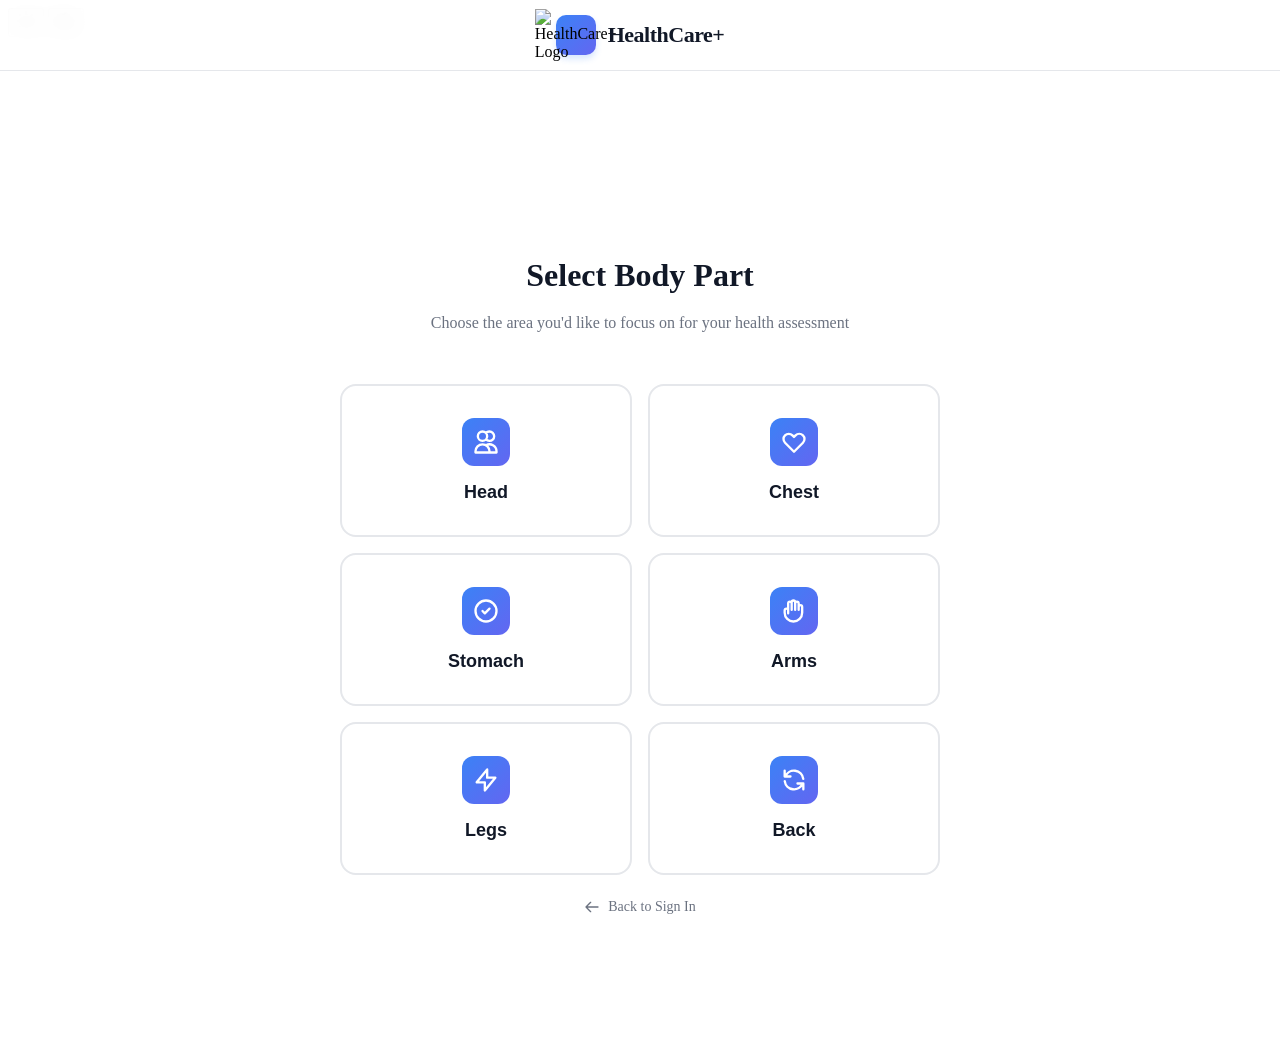
==== landingpage.html @ a1d77b45 "updates" ====
<!DOCTYPE html>
<html lang="en">

<head>
    <meta charset="UTF-8">
    <meta name="viewport" content="width=device-width, initial-scale=1.0">
    <title>HealthCare+ - Select Body Part</title>
    <link rel="stylesheet" href="style.css">
    <style>
        /* Landing Page Specific Styles */
        .top-navbar {
            position: fixed;
            top: 0;
            left: 0;
            right: 0;
            height: 70px;
            background: rgba(255, 255, 255, 0.95);
            backdrop-filter: blur(10px);
            border-bottom: 1px solid #e5e7eb;
            display: flex;
            align-items: center;
            justify-content: center;
            z-index: 100;
            animation: slideDown 0.6s ease;
        }

        body.dark-mode .top-navbar {
            background: rgba(17, 24, 39, 0.95);
            border-bottom-color: #374151;
        }

        .navbar-logo {
            display: flex;
            align-items: center;
            gap: 12px;
        }

        .logo-icon {
            width: 40px;
            height: 40px;
            background: linear-gradient(135deg, #3b82f6 0%, #6366f1 100%);
            border-radius: 10px;
            display: flex;
            align-items: center;
            justify-content: center;
            box-shadow: 0 4px 6px rgba(59, 130, 246, 0.2);
        }

        .logo-icon svg {
            width: 24px;
            height: 24px;
            color: white;
        }

        .app-name {
            font-size: 22px;
            font-weight: 700;
            color: #111827;
            letter-spacing: -0.5px;
        }

        body.dark-mode .app-name {
            color: white;
        }

        .landing-container {
            min-height: 100vh;
            display: flex;
            align-items: center;
            justify-content: center;
            padding: 20px;
            padding-top: 90px;
            opacity: 0;
            animation: fadeIn 0.8s ease forwards;
        }

        @keyframes fadeIn {
            to {
                opacity: 1;
            }
        }

        .landing-content {
            width: 100%;
            max-width: 600px;
            text-align: center;
        }

        .landing-header {
            margin-bottom: 48px;
            animation: slideDown 0.6s ease;
        }

        @keyframes slideDown {
            from {
                opacity: 0;
                transform: translateY(-30px);
            }

            to {
                opacity: 1;
                transform: translateY(0);
            }
        }

        .landing-title {
            font-size: 32px;
            font-weight: 700;
            color: #111827;
            margin-bottom: 12px;
        }

        body.dark-mode .landing-title {
            color: white;
        }

        .landing-subtitle {
            font-size: 16px;
            color: #6b7280;
            line-height: 1.6;
        }

        body.dark-mode .landing-subtitle {
            color: #9ca3af;
        }

        .body-parts-grid {
            display: grid;
            grid-template-columns: repeat(2, 1fr);
            gap: 16px;
            margin-bottom: 24px;
        }

        .body-part-btn {
            background: white;
            border: 2px solid #e5e7eb;
            border-radius: 16px;
            padding: 32px 24px;
            cursor: pointer;
            transition: all 0.3s cubic-bezier(0.4, 0, 0.2, 1);
            text-align: center;
            position: relative;
            overflow: hidden;
            opacity: 0;
            animation: slideUp 0.5s ease forwards;
        }

        .body-part-btn:nth-child(1) {
            animation-delay: 0.1s;
        }

        .body-part-btn:nth-child(2) {
            animation-delay: 0.2s;
        }

        .body-part-btn:nth-child(3) {
            animation-delay: 0.3s;
        }

        .body-part-btn:nth-child(4) {
            animation-delay: 0.4s;
        }

        .body-part-btn:nth-child(5) {
            animation-delay: 0.5s;
        }

        .body-part-btn:nth-child(6) {
            animation-delay: 0.6s;
        }

        @keyframes slideUp {
            from {
                opacity: 0;
                transform: translateY(30px);
            }

            to {
                opacity: 1;
                transform: translateY(0);
            }
        }

        .body-part-btn::before {
            content: '';
            position: absolute;
            top: 0;
            left: 0;
            width: 100%;
            height: 100%;
            background: linear-gradient(135deg, #3b82f6 0%, #6366f1 100%);
            opacity: 0;
            transition: opacity 0.3s ease;
        }

        .body-part-btn:hover::before {
            opacity: 0.05;
        }

        .body-part-btn:hover {
            transform: translateY(-4px);
            border-color: #3b82f6;
            box-shadow: 0 12px 24px rgba(59, 130, 246, 0.15);
        }

        .body-part-btn:active {
            transform: translateY(-2px);
        }

        body.dark-mode .body-part-btn {
            background: #1f2937;
            border-color: #374151;
        }

        body.dark-mode .body-part-btn:hover {
            border-color: #60a5fa;
            box-shadow: 0 12px 24px rgba(96, 165, 250, 0.2);
        }

        .body-part-icon {
            width: 48px;
            height: 48px;
            margin: 0 auto 16px;
            background: linear-gradient(135deg, #3b82f6 0%, #6366f1 100%);
            border-radius: 12px;
            display: flex;
            align-items: center;
            justify-content: center;
            position: relative;
            z-index: 1;
        }

        .body-part-icon svg {
            width: 28px;
            height: 28px;
            color: white;
        }

        .body-part-label {
            font-size: 18px;
            font-weight: 600;
            color: #111827;
            position: relative;
            z-index: 1;
        }

        body.dark-mode .body-part-label {
            color: white;
        }

        .back-link {
            display: inline-flex;
            align-items: center;
            gap: 8px;
            color: #6b7280;
            text-decoration: none;
            font-size: 14px;
            font-weight: 500;
            transition: color 0.3s ease;
            opacity: 0;
            animation: fadeIn 0.8s ease 0.6s forwards;
        }

        .back-link:hover {
            color: #2563eb;
        }

        body.dark-mode .back-link {
            color: #9ca3af;
        }

        body.dark-mode .back-link:hover {
            color: #60a5fa;
        }

        /* Click animation */
        @keyframes ripple {
            0% {
                transform: scale(0);
                opacity: 1;
            }

            100% {
                transform: scale(2);
                opacity: 0;
            }
        }

        .ripple-effect {
            position: absolute;
            border-radius: 50%;
            background: rgba(59, 130, 246, 0.4);
            width: 100px;
            height: 100px;
            animation: ripple 0.6s ease-out;
        }

        @media (max-width: 640px) {
            .landing-title {
                font-size: 28px;
            }

            .body-parts-grid {
                grid-template-columns: 1fr;
            }
        }
    </style>
</head>

<body>
    <!-- Top Navigation Bar -->
    <div class="top-navbar">
        <div class="navbar-logo">
            <div class="logo-icon">
                <img src="images/logo.png" alt="HealthCare+ Logo" class="icon-logo">
            </div>
            <span class="app-name">HealthCare+</span>
        </div>
    </div>

    <!-- Mode Toggle Controls -->
    <div class="controls-top-right">
        <button class="control-btn active" id="lightModeBtn" title="Light mode">
            <svg width="20" height="20" viewBox="0 0 24 24" fill="none" stroke="currentColor" stroke-width="2">
                <circle cx="12" cy="12" r="5"></circle>
                <line x1="12" y1="1" x2="12" y2="3"></line>
                <line x1="12" y1="21" x2="12" y2="23"></line>
                <line x1="4.22" y1="4.22" x2="5.64" y2="5.64"></line>
                <line x1="18.36" y1="18.36" x2="19.78" y2="19.78"></line>
                <line x1="1" y1="12" x2="3" y2="12"></line>
                <line x1="21" y1="12" x2="23" y2="12"></line>
                <line x1="4.22" y1="19.78" x2="5.64" y2="18.36"></line>
                <line x1="18.36" y1="5.64" x2="19.78" y2="4.22"></line>
            </svg>
        </button>
        <button class="control-btn" id="darkModeBtn" title="Dark mode">
            <svg width="20" height="20" viewBox="0 0 24 24" fill="none" stroke="currentColor" stroke-width="2">
                <path d="M21 12.79A9 9 0 1 1 11.21 3 7 7 0 0 0 21 12.79z"></path>
            </svg>
        </button>
    </div>

    <!-- Main Content -->
    <div class="landing-container">
        <div class="landing-content">
            <!-- Header -->
            <div class="landing-header">
                <h1 class="landing-title">Select Body Part</h1>
                <p class="landing-subtitle">Choose the area you'd like to focus on for your health assessment</p>
            </div>

            <!-- Body Parts Grid -->
            <div class="body-parts-grid">
                <!-- Head -->
                <button class="body-part-btn" data-part="head">
                    <div class="body-part-icon">
                        <svg fill="none" stroke="currentColor" viewBox="0 0 24 24">
                            <path stroke-linecap="round" stroke-linejoin="round" stroke-width="2"
                                d="M12 4.354a4 4 0 110 5.292M15 21H3v-1a6 6 0 0112 0v1zm0 0h6v-1a6 6 0 00-9-5.197M13 7a4 4 0 11-8 0 4 4 0 018 0z" />
                        </svg>
                    </div>
                    <div class="body-part-label">Head</div>
                </button>

                <!-- Chest -->
                <button class="body-part-btn" data-part="chest">
                    <div class="body-part-icon">
                        <svg fill="none" stroke="currentColor" viewBox="0 0 24 24">
                            <path stroke-linecap="round" stroke-linejoin="round" stroke-width="2"
                                d="M4.318 6.318a4.5 4.5 0 000 6.364L12 20.364l7.682-7.682a4.5 4.5 0 00-6.364-6.364L12 7.636l-1.318-1.318a4.5 4.5 0 00-6.364 0z" />
                        </svg>
                    </div>
                    <div class="body-part-label">Chest</div>
                </button>

                <!-- Stomach -->
                <button class="body-part-btn" data-part="stomach">
                    <div class="body-part-icon">
                        <svg fill="none" stroke="currentColor" viewBox="0 0 24 24">
                            <path stroke-linecap="round" stroke-linejoin="round" stroke-width="2"
                                d="M9 12l2 2 4-4m6 2a9 9 0 11-18 0 9 9 0 0118 0z" />
                        </svg>
                    </div>
                    <div class="body-part-label">Stomach</div>
                </button>

                <!-- Arms -->
                <button class="body-part-btn" data-part="arms">
                    <div class="body-part-icon">
                        <svg fill="none" stroke="currentColor" viewBox="0 0 24 24">
                            <path stroke-linecap="round" stroke-linejoin="round" stroke-width="2"
                                d="M7 11.5V14m0-2.5v-6a1.5 1.5 0 113 0m-3 6a1.5 1.5 0 00-3 0v2a7.5 7.5 0 0015 0v-5a1.5 1.5 0 00-3 0m-6-3V11m0-5.5v-1a1.5 1.5 0 013 0v1m0 0V11m0-5.5a1.5 1.5 0 013 0v3m0 0V11" />
                        </svg>
                    </div>
                    <div class="body-part-label">Arms</div>
                </button>

                <!-- Legs -->
                <button class="body-part-btn" data-part="legs">
                    <div class="body-part-icon">
                        <svg fill="none" stroke="currentColor" viewBox="0 0 24 24">
                            <path stroke-linecap="round" stroke-linejoin="round" stroke-width="2"
                                d="M13 10V3L4 14h7v7l9-11h-7z" />
                        </svg>
                    </div>
                    <div class="body-part-label">Legs</div>
                </button>

                <!-- Back -->
                <button class="body-part-btn" data-part="back">
                    <div class="body-part-icon">
                        <svg fill="none" stroke="currentColor" viewBox="0 0 24 24">
                            <path stroke-linecap="round" stroke-linejoin="round" stroke-width="2"
                                d="M4 4v5h.582m15.356 2A8.001 8.001 0 004.582 9m0 0H9m11 11v-5h-.581m0 0a8.003 8.003 0 01-15.357-2m15.357 2H15" />
                        </svg>
                    </div>
                    <div class="body-part-label">Back</div>
                </button>
            </div>

            <!-- Back Link -->
            <a href="index.html" class="back-link">
                <svg width="16" height="16" viewBox="0 0 24 24" fill="none" stroke="currentColor" stroke-width="2">
                    <path stroke-linecap="round" stroke-linejoin="round" d="M10 19l-7-7m0 0l7-7m-7 7h18" />
                </svg>
                Back to Sign In
            </a>
        </div>
    </div>

    <script>
        // Dark mode toggle
        const lightModeBtn = document.getElementById('lightModeBtn');
        const darkModeBtn = document.getElementById('darkModeBtn');

        lightModeBtn.addEventListener('click', () => {
            document.body.classList.remove('dark-mode');
            lightModeBtn.classList.add('active');
            darkModeBtn.classList.remove('active');
        });

        darkModeBtn.addEventListener('click', () => {
            document.body.classList.add('dark-mode');
            darkModeBtn.classList.add('active');
            lightModeBtn.classList.remove('active');
        });

        // Body part selection with ripple effect
        const bodyPartBtns = document.querySelectorAll('.body-part-btn');

        // Map body parts to their respective pages
        const bodyPartPages = {
            'head': 'sym1.html',
            'chest': 'sym2.html',
            'stomach': 'sym3.html',
            'arms': 'sym4.html',
            'legs': 'sym5.html',
            'back': 'sym6.html'
        };

        bodyPartBtns.forEach(btn => {
            btn.addEventListener('click', function (e) {
                const bodyPart = this.getAttribute('data-part');

                // Create ripple effect
                const ripple = document.createElement('span');
                ripple.classList.add('ripple-effect');

                const rect = this.getBoundingClientRect();
                const size = Math.max(rect.width, rect.height);
                const x = e.clientX - rect.left - size / 2;
                const y = e.clientY - rect.top - size / 2;

                ripple.style.width = ripple.style.height = size + 'px';
                ripple.style.left = x + 'px';
                ripple.style.top = y + 'px';

                this.appendChild(ripple);

                // Store selected body part
                localStorage.setItem('selectedBodyPart', bodyPart);

                // Get the target page for this body part
                const targetPage = bodyPartPages[bodyPart];

                // Animate out and redirect
                setTimeout(() => {
                    document.querySelector('.landing-container').style.opacity = '0';
                    document.querySelector('.landing-container').style.transform = 'scale(0.95)';
                }, 100);

                setTimeout(() => {
                    window.location.href = targetPage;
                }, 400);
            });
        });

        // Check if user is coming from authentication
        window.addEventListener('load', () => {
            // You can add user info display here if needed
            const userEmail = localStorage.getItem('userEmail');
            if (userEmail) {
                console.log('Welcome back:', userEmail);
            }
        });
    </script>
</body>

</html>
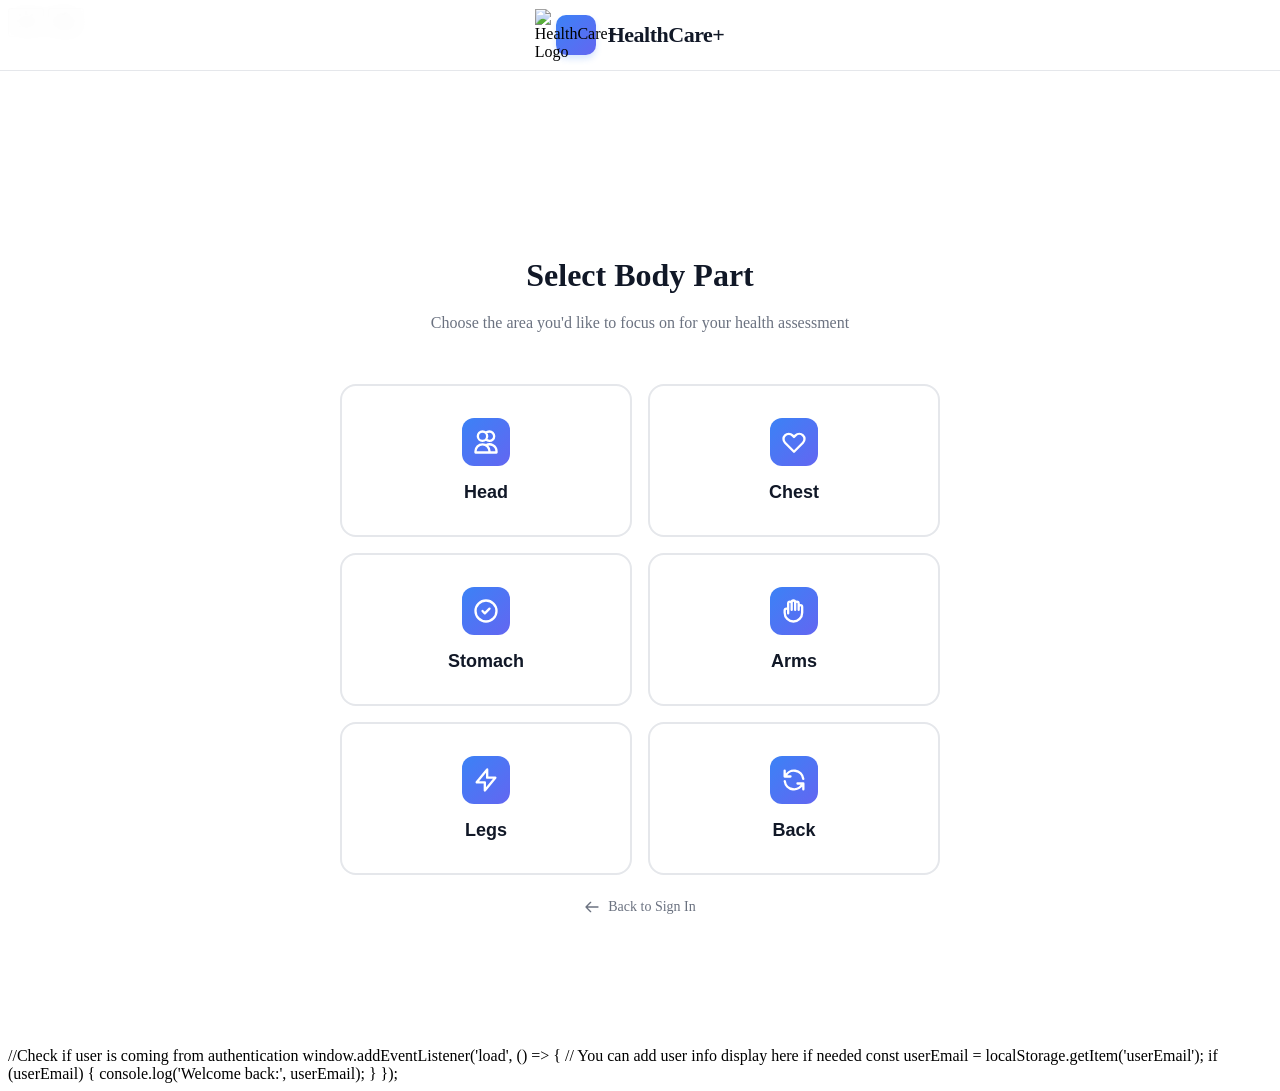
==== commit 5f567cf6: "updating diagnosis logic" ====
--- a/landingpage.html
+++ b/landingpage.html
@@ -445,64 +445,40 @@
             lightModeBtn.classList.remove('active');
         });
 
-        // Body part selection with ripple effect
-        const bodyPartBtns = document.querySelectorAll('.body-part-btn');
-
-        // Map body parts to their respective pages
-        const bodyPartPages = {
-            'head': 'sym1.html',
-            'chest': 'sym2.html',
-            'stomach': 'sym3.html',
-            'arms': 'sym4.html',
-            'legs': 'sym5.html',
-            'back': 'sym6.html'
-        };
-
-        bodyPartBtns.forEach(btn => {
-            btn.addEventListener('click', function (e) {
-                const bodyPart = this.getAttribute('data-part');
-
-                // Create ripple effect
-                const ripple = document.createElement('span');
-                ripple.classList.add('ripple-effect');
-
-                const rect = this.getBoundingClientRect();
-                const size = Math.max(rect.width, rect.height);
-                const x = e.clientX - rect.left - size / 2;
-                const y = e.clientY - rect.top - size / 2;
-
-                ripple.style.width = ripple.style.height = size + 'px';
-                ripple.style.left = x + 'px';
-                ripple.style.top = y + 'px';
-
-                this.appendChild(ripple);
-
-                // Store selected body part
-                localStorage.setItem('selectedBodyPart', bodyPart);
-
-                // Get the target page for this body part
-                const targetPage = bodyPartPages[bodyPart];
-
-                // Animate out and redirect
-                setTimeout(() => {
-                    document.querySelector('.landing-container').style.opacity = '0';
-                    document.querySelector('.landing-container').style.transform = 'scale(0.95)';
-                }, 100);
-
-                setTimeout(() => {
-                    window.location.href = targetPage;
-                }, 400);
+        // Body-part navigation
+        document.querySelectorAll('.body-part-btn').forEach(btn => {
+            btn.addEventListener('click', () => {
+                const bodyPart = btn.dataset.part;
+
+                sessionStorage.setItem("selectedBodyPart", bodyPart);
+
+                // GO TO SYMPTOMS PAGE
+                const pageMap = {
+                    head: "head.html",
+                    chest: "chestssym.html"
+                };
+
+                if (!pageMap[bodyPart]) {
+                    alert("That body part page is not built yet.");
+                    return;
+                }
+
+                window.location.href = pageMap[bodyPart];
+
+
             });
         });
-
-        // Check if user is coming from authentication
-        window.addEventListener('load', () => {
-            // You can add user info display here if needed
-            const userEmail = localStorage.getItem('userEmail');
-            if (userEmail) {
-                console.log('Welcome back:', userEmail);
-            }
-        });
+    </script>
+
+
+    //Check if user is coming from authentication
+    window.addEventListener('load', () => {
+    // You can add user info display here if needed
+    const userEmail = localStorage.getItem('userEmail');
+    if (userEmail) {
+    console.log('Welcome back:', userEmail);
+    }
+    });
     </script>
 </body>
 
